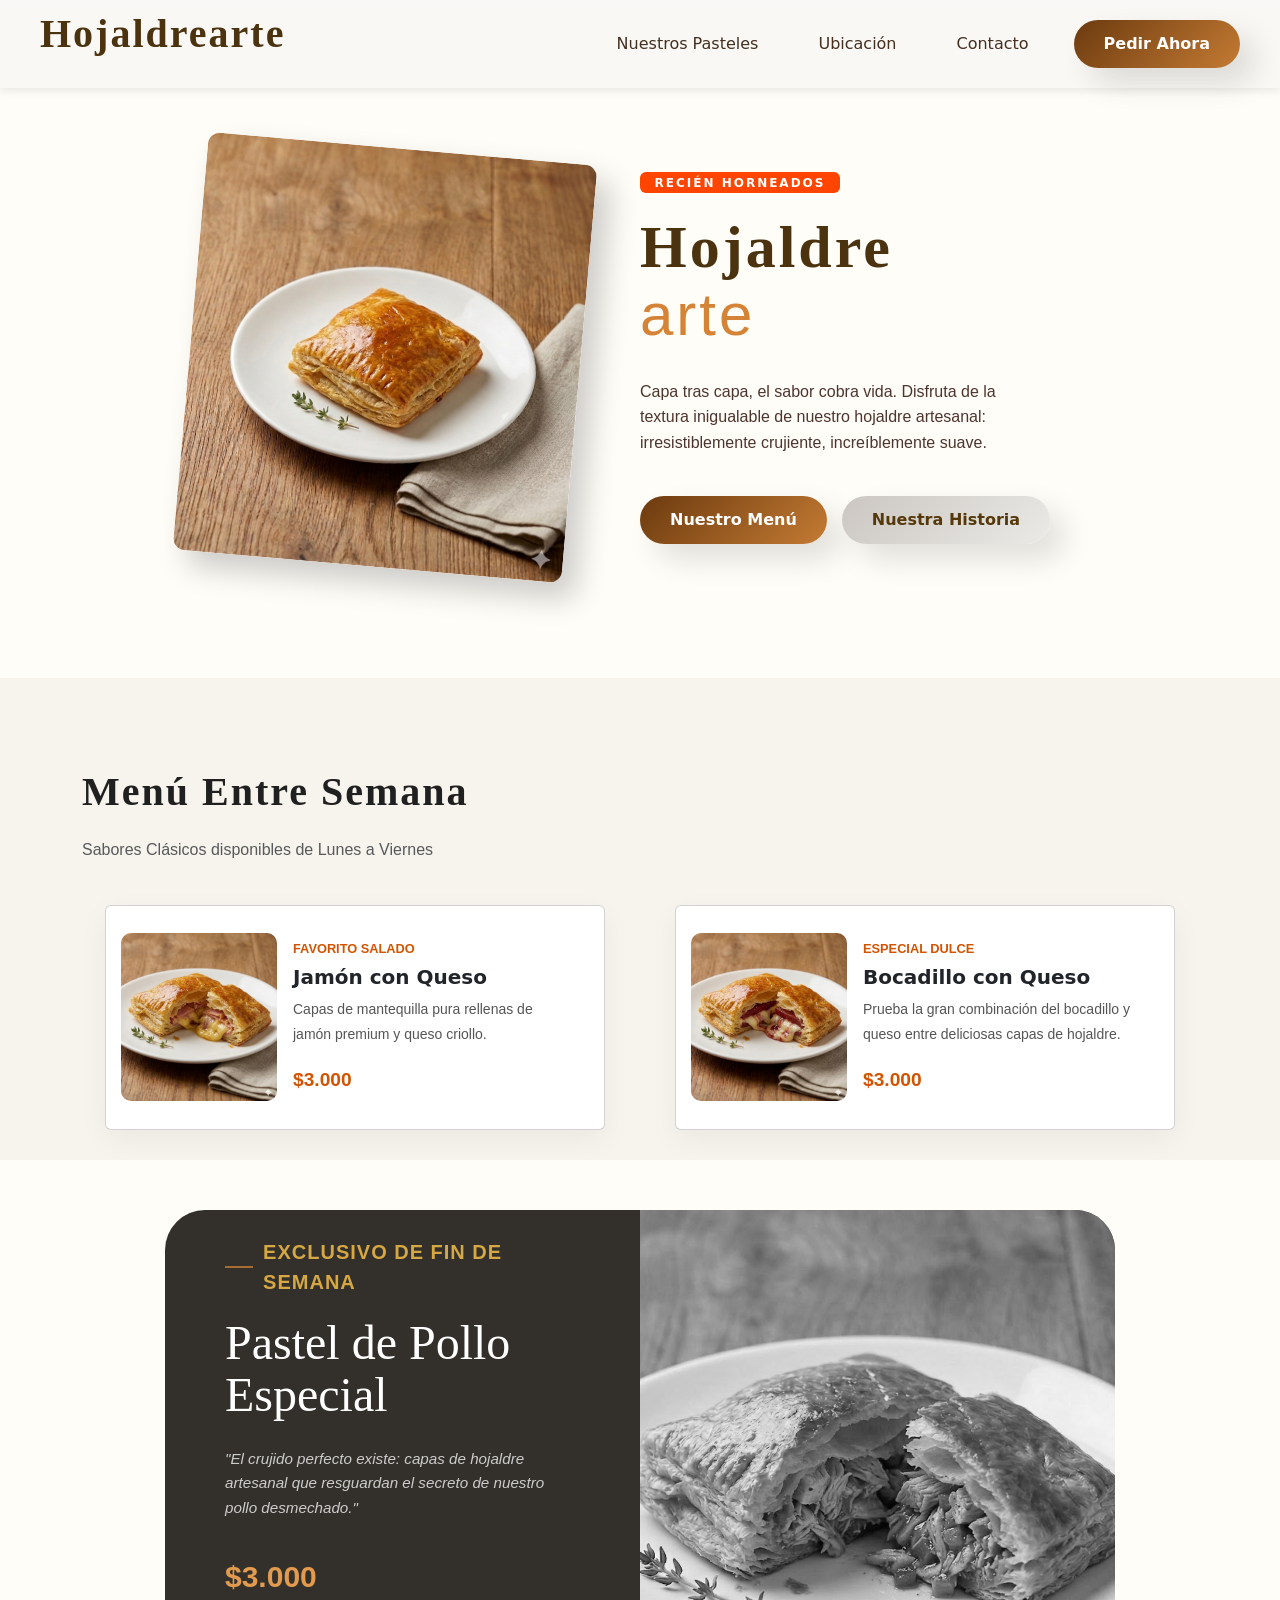
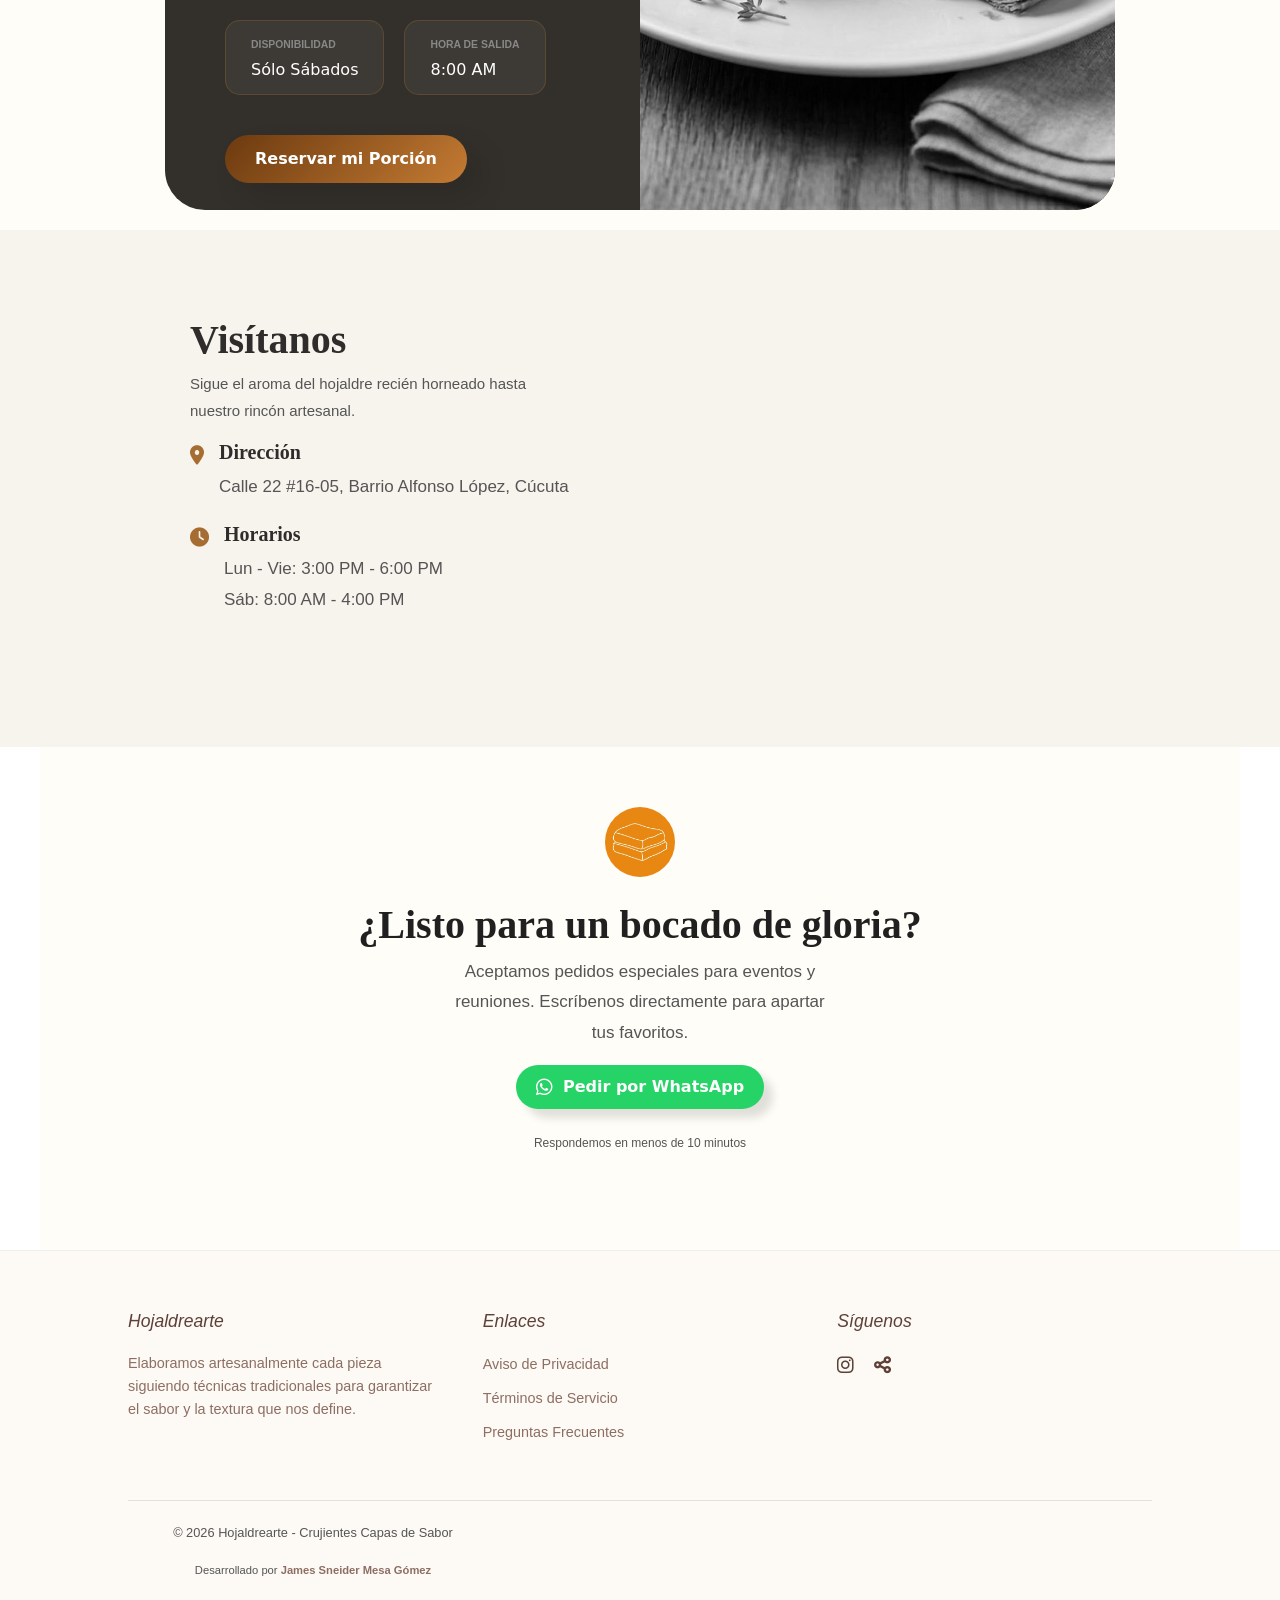
==== index.html @ 17658774 "Primera Subida Esta es la primera versión subida de mi proyecto de página web de Hojaldrearte." ====
<!DOCTYPE html>
<html lang="es">
<head>
    <meta charset="UTF-8">
    <meta name="viewport" content="width=device-width, initial-scale=1.0">
    <title>Hojaldrearte</title>
    <link rel="icon" type="image/png" href="./img/Logo pestaña.jfif">
    <link rel="stylesheet" href="./css/estilo.css">
    <link href="https://cdn.jsdelivr.net/npm/bootstrap@5.3.8/dist/css/bootstrap.min.css" rel="stylesheet" integrity="sha384-sRIl4kxILFvY47J16cr9ZwB07vP4J8+LH7qKQnuqkuIAvNWLzeN8tE5YBujZqJLB" crossorigin="anonymous">
    <link rel="stylesheet" href="https://cdnjs.cloudflare.com/ajax/libs/font-awesome/6.0.0/css/all.min.css">
</head>
<body>
    <div class="estatico">
        <nav class="menu-navegacion">
            <h1 class="logo-texto">Hojaldrearte</h1>
            <div class="enlaces">
                <a class="boton-menu" href="#menu">Nuestros Pasteles</a>
                <a class="boton-menu" href="#ubicacion">Ubicación</a>
                <a class="boton-menu" href="#pedido">Contacto</a>
                <a href="https://wa.me/573193674284?text=Hola!%20Quiero%20información"><button class="boton-pedido">Pedir Ahora</button></a>
            </div>
        </nav>
    </div>
    <section class="blanco" id="historia">
        <div class="contenedor-primero">
            <img src="./img/pastel.png" class="imagen1" alt="Hojaldre">
            <div class="contenido-texto">
                <span class="badge">Recién Horneados</span>
                <h1 class="titulo-destacado">Hojaldre</h1>
                <h1 class="titulo-semidestacado">arte</h1>
                <p>Capa tras capa, el sabor cobra vida. Disfruta de la textura inigualable de nuestro hojaldre artesanal: irresistiblemente crujiente, increíblemente suave.</p>
                <div class="contenedor-botones">
                    <a href="#menu"><button class="boton-pedido">Nuestro Menú</button></a>
                    <a href="javascript:void(0)" id="open-historia"><button class="boton-historia">Nuestra Historia</button></a>
                </div>
            </div>
        </div>
    </section>
    <div class="gris" id="menu">
        <div class="container"> 
            <div class="row mb-4">
                <div class="col-12 text-start">
                    <h2 class="menu-semana fw-bold">Menú Entre Semana</h2>
                    <p class="text-muted">Sabores Clásicos disponibles de Lunes a Viernes</p>
                </div>
            </div>

            <div class="row g-4">
                <div class="col-12 col-lg-6">
                    <div class="card h-100 custom-card">
                        <div class="row g-0 align-items-center">
                            <div class="col-4">
                                <img src="./img/jamon con queso.jpg" class="img-fluid" alt="Jamón con Queso">
                            </div>
                            <div class="col-8">
                                <div class="card-body">
                                    <p class="subtitulo">FAVORITO SALADO</p>
                                    <h5 class="card-title fw-bold">Jamón con Queso</h5>
                                    <p class="card-text small">Capas de mantequilla pura rellenas de jamón premium y queso criollo.</p>
                                    <p class="precio mb-0">$3.000</p>
                                </div>
                            </div>
                        </div>
                    </div>
                </div>

                <div class="col-12 col-lg-6">
                    <div class="card h-100 custom-card">
                        <div class="row g-0 align-items-center">
                            <div class="col-4">
                                <img src="./img/bocadillo con queso.jfif" class="img-fluid" alt="Bocadillo con Queso">
                            </div>
                            <div class="col-8">
                                <div class="card-body">
                                    <p class="subtitulo">ESPECIAL DULCE</p>
                                    <h5 class="card-title fw-bold">Bocadillo con Queso</h5>
                                    <p class="card-text small">Prueba la gran combinación del bocadillo y queso entre deliciosas capas de hojaldre.</p>
                                    <p class="precio mb-0">$3.000</p>
                                </div>
                            </div>
                        </div>
                    </div>
                </div>
            </div>
        </div>
    </div>
    <section class="blanco2" id="especial">
        <div class="contenedor-tercero">
            <div class="contenido-texto-3">
                <div class="header-tarjeta">
                    <span class="linea-naranja"></span>
                    <span class="semi-titulo">EXCLUSIVO DE FIN DE SEMANA</span>
                </div>
                
                <h1 class="titulo-tarjeta">Pastel de Pollo<br>Especial</h1>
                
                <p class="descripcion">
                    "El crujido perfecto existe: capas de hojaldre artesanal que resguardan el secreto de nuestro pollo desmechado."
                </p>

                <p class="precio-2">$3.000</p>
                
                <div class="contenedor-horarios">
                    <div class="caja-horario">
                        <p class="etiqueta-horario">DISPONIBILIDAD</p>
                        <h3 class="valor-horario">Sólo Sábados</h3>
                    </div>
                    <div class="caja-horario">
                        <p class="etiqueta-horario">HORA DE SALIDA</p>
                        <h3 class="valor-horario">8:00 AM</h3>
                    </div>
                </div>
                
                <a href="https://wa.me/573193674284?text=Hola!%20Quiero%20reservar%20una%20orden%20de%20pasteles%20de%20pollo"><button class="boton-reserva">Reservar mi Porción</button></a>
            </div>

            <div class="contenedor-imagen-derecha">
                <img src="./img/pollo.jfif" alt="Pastel de Pollo Especial">
            </div>
        </div>
    </section>

    <section class="gris-2" id="ubicacion">
        <div class="contenedor-cuarto">
            <div class="contenido-texto-4">
                <div class="header-ubicacion">
                    <span class="titulo-ubicacion">Visítanos</span>
                </div> 
                <p class="descripcion-ubicacion">
                    Sigue el aroma del hojaldre recién horneado hasta nuestro rincón artesanal.
                </p>
                
                <div class="contenedor-ubicacion">
                    <div class="caja-ubicacion">
                        <i class="fa-solid fa-location-dot"></i> <div>
                            <h3 class="etiqueta-ubicacion">Dirección</h3>
                            <p class="valor-ubicacion">Calle 22 #16-05, Barrio Alfonso López, Cúcuta</p>
                        </div>
                    </div>
                    <div class="caja-ubicacion">
                        <i class="fa-solid fa-clock"></i> <div>
                            <h3 class="etiqueta-ubicacion">Horarios</h3>
                            <p class="valor-ubicacion">Lun - Vie: 3:00 PM - 6:00 PM <br> Sáb: 8:00 AM - 4:00 PM</p>
                        </div>
                    </div>
                </div>
            </div>

            <div class="contenedor-mapa-derecha">
                <iframe src="https://www.google.com/maps/embed?pb=!1m18!1m12!1m3!1d3952.1865746086796!2d-72.51411379999999!3d7.8755374!2m3!1f0!2f0!3f0!3m2!1i1024!2i768!4f13.1!3m3!1m2!1s0x8e664592d495701b%3A0x3abf635c0f4cb09f!2sEstanco%20y%20Licorer%C3%ADa%20SNEYWI!5e0!3m2!1ses-419!2sco!4v1774974772424!5m2!1ses-419!2sco" class="mapa" style="border:0;" allowfullscreen="" loading="lazy" referrerpolicy="no-referrer-when-downgrade"></iframe>
            </div>
        </div>
    </section>

    <div class="blanco-3" id="pedido">
        <div class="contenedor-quinto">
            <img src="./img/logo pestaña.png" alt="" class="mini-logo">
            <br>
            <h1 class="titulo-contacto">¿Listo para un bocado de gloria?</h1>
            <p class="descripcion-contacto">Aceptamos pedidos especiales para eventos y reuniones. Escríbenos directamente para apartar tus favoritos.</p>
            <a href="https://wa.me/573193674284?text=Hola!%20Quiero%20información"><button class="boton-contacto"><i class="fab fa-whatsapp"></i> Pedir por WhatsApp</button></a>
            <br>
            <p class="mini-texto">Respondemos en menos de 10 minutos</p>
        </div>
    </div>

    <footer class="footer-container">
        <div class="footer-content">
            <!-- Columna 1: Logo y Descripción -->
            <div class="footer-column">
                <h3>Hojaldrearte</h3>
                <p>Elaboramos artesanalmente cada pieza siguiendo técnicas tradicionales para garantizar el sabor y la textura que nos define.</p>
            </div>

            <!-- Columna 2: Enlaces Rápidos -->
            <div class="footer-column">
                <h3>Enlaces</h3>
                <ul>
                    <li><a href="./html/privacidad.html">Aviso de Privacidad</a></li>
                    <li><a href="./html/terminos.html">Términos de Servicio</a></li>
                    <li><a href="./html/preguntas.html">Preguntas Frecuentes</a></li>
                </ul>
            </div>

            <!-- Columna 3: Redes Sociales -->
            <div class="footer-column">
                <h3>Síguenos</h3>
                <div class="iconos-sociales">
                    <!-- Usando iconos de Font Awesome (debes tener la librería cargada) -->
                    <a href="https://www.instagram.com/hojaldrearte/"><i class="fab fa-instagram"></i></a>
                    <a href="javascript:void(0)" id="share-button"><i class="fas fa-share-alt"></i></a>
                </div>
            </div>
        </div>

        <!-- Línea de Copyright -->
        <div class="footer-bottom">
            <p>&copy; 2026 Hojaldrearte - Crujientes Capas de Sabor</p>
            <p style="font-size: 0.7rem; margin-top: 5px;">
                Desarrollado por <a href="TU_LINK_AQUÍ" style="color: #8d6e63; text-decoration: none; font-weight: bold;">James Sneider Mesa Gómez</a>
            </p>
        </div>
    </footer>

    <div id="modal-historia" class="modal">
        <div class="modal-content">
            <div class="modal-content">
                <header class="modal-header">
                    <h2 class="titulo-principal">Nuestra Historia</h2>
                    <p class="tagline">Del corazón de nuestro hogar a su mesa</p>
                    <span class="close-btn">&times;</span>
                </header>

                <div class="modal-body">
                    <div class="image-container">
                        <img src="./img/historia.jpeg" alt="Nuestra familia horneando" class="modal-img">
                    </div>

                    <div class="contenido-texto">
                        <section>
                            <h3><span class="icon">✨</span> La búsqueda del "toque mágico"</h3>
                            <p>Todo comenzó con un sueño familiar: crear algo que no solo alimentara, sino que alegrara el día de nuestros vecinos. Queríamos crear un momento especial para grandes y pequeños.</p>
                        </section>

                        <section>
                            <h3><span class="icon">🥐</span> El secreto está en el hojaldre</h3>
                            <p>Cambiamos la harina de maíz por el rodillo y la masa de hojaldre. En nuestra cocina, entre el aroma del horno y risas, nació nuestro primer pastel: un bocado crujiente y dorado que nos mostró el camino.</p>
                        </section>

                        <div class="highlight-box">
                            <h4>Nuestra Promesa</h4>
                            <p>Cada pastel está hecho con paciencia, capas de dedicación y los mejores ingredientes. No somos solo una pastelería; somos una familia compartiendo su alegría.</p>
                        </div>
                    </div>
                </div>

                <footer class="modal-footer">
                    <p class="cta-text">"¡Ven y cuéntanos cuál debería ser nuestro próximo sabor!"</p>
                    <a href="https://wa.me/573193674284?text=Hola!%20Quiero%20información"><button class="btn-primary">¡Quiero probarlos!</button></a>
                </footer>
            </div>
        </div>
    </div>

    <!-- 
    Sitio Web: Hojaldrearte
    Autor: James Sneider Mesa Gómez
    Fecha: 2026
    Contacto: Jamessneidermesagomez@gmail.com
    -->

<script src="./js/modal-historia.js"></script>
<script src="https://cdn.jsdelivr.net/npm/bootstrap@5.3.8/dist/js/bootstrap.bundle.min.js" integrity="sha384-FKyoEForCGlyvwx9Hj09JcYn3nv7wiPVlz7YYwJrWVcXK/BmnVDxM+D2scQbITxI" crossorigin="anonymous"></script>
</body>
</html>
---- css/estilo.css ----
body {
    margin: 0; /* Asegúrate de que no haya márgenes por defecto */
    padding-top: 0; /* Elimina esto para quitar el espacio extra */
}

.estatico {
    position: sticky;
    top: 0;
    width: 100%;
    background-color: rgba(247, 245, 243, 0.7) ;
    z-index: 1000;
    /* Quitamos el height fijo para que no sea tan alto */
    padding: 0px 0;
    transition: all 0.3s ease; 
    box-shadow: 0 2px 10px rgba(0,0,0,0.1); /* Tip: agrega una sombra para que se note que flota sobre el contenido */
}

.boton-menu{
    text-decoration: none ; /* Quita el subrayado */
    border-radius: 15px;
    padding: 5px 15px ;
    color: #442f20 ; /* Color café del texto */
    font-weight: 500;
    transition: 0.3s;
}

.boton-menu:hover{
    color: #c4833d; /* El color café claro/naranja de tu marca */
    text-decoration: none; /* Asegura que no reaparezca el subrayado */
    transition: 0.3s;
}

.menu-navegacion {
    display: flex;
    justify-content: space-between; /* Empuja el logo a la izquierda y enlaces a la derecha */
    align-items: center; /* Centra todo verticalmente */
    padding: 10px 40px;
}

.enlaces {
    display: flex;
    gap: 30px; /* Crea el espacio perfecto entre cada enlace sin usar &nbsp; */
    align-items: center;
}

.blanco{
    padding: 10px 0;
    width: 100%;
    height: 700px;
    background: rgb(255, 253, 248);
    display: flex;
    justify-content: center;
    align-items: center;
    margin-top: -80px;
}

.contenedor-primero {
    display: flex;
    justify-content: space-around;
    gap: 60px; /* Esto separa la imagen del texto con "aire" */
    max-width: 900px;
    width: 95%;
}

.contenedor-botones{
    display: flex;
    gap: 15px;          /* Crea un espacio de 15px entre los botones */
    margin-top: 20px;    /* Separa los botones del texto de arriba */
    align-items: center; /* Los mantiene nivelados si tienen alturas distintas */
}

.contenido-texto {
    display: flex;
    flex-direction: column;
    justify-content: center;
    text-align: left;
}

.badge {
    text-transform: uppercase;
    font-size: 0.8rem;
    letter-spacing: 2px;
    color: #888;
    margin-bottom: 10px;
    color: aliceblue;
    background-color: orangered;
    width: 200px;
}

.logo-texto{
  font-size: 40px; /* Más grande para que destaque */
    margin: 0 0 20px 0;
    color: rgb(75, 51, 15); /* Un tono oro más elegante */
    letter-spacing: 0.05em; /* Letras más separadas */
    font-family: 'Times New Roman', Times, serif; /* Una serif se ve más Premium */
    font-weight: bold; /* <-- Añadido: Aumenta el grosor de la letra */
}

.titulo-destacado {
    font-size: 60px; /* Más grande para que destaque */
    margin: 0 0 20px 0;
    color: rgb(75, 51, 15); /* Un tono oro más elegante */
    letter-spacing: 0.05em; /* Letras más separadas */
    font-family: 'Times New Roman', Times, serif; /* Una serif se ve más Premium */
    font-weight: bold; /* <-- Añadido: Aumenta el grosor de la letra */
    margin-bottom: 0; /* Quita el espacio de abajo */
    line-height: 0.8; /* Ajusta la altura de la línea para que se acerquen más */
}

.titulo-semidestacado {
    font-size: 60px; /* Más grande para que destaque */
    margin: 0 0 20px 0;
    letter-spacing: 0.05em; /* Letras más separadas */
    font-family: 'Lucida Grande', 'Lucida Sans', Arial, sans-serif; /* Una serif se ve más Premium */
    font-weight: bold; /* <-- Añadido: Aumenta el grosor de la letra */
    margin-top: 0;    /* Quita el espacio de arriba */
    line-height: 0.8;
    font-weight: 300; /* Más delgado que el de arriba */
    color: #d48337;   /* Un oro un poco más brillante */
}

.menu-semana{
    font-size: 40px; /* Más grande para que destaque */
    margin: 0 0 20px 0;
    color: #202020; /* Un tono oro más elegante */
    letter-spacing: 0.05em; /* Letras más separadas */
    font-family: 'Times New Roman', Times, serif; /* Una serif se ve más Premium */
    font-weight: bold; /* <-- Añadido: Aumenta el grosor de la letra */
}

p {
    line-height: 1.8; /* Más espacio entre líneas para lectura fácil */
    font-family: Arial, Helvetica, sans-serif;
    font-weight: normal;
    max-width: 370px;
    color: #555;
    margin-bottom: 30px;
}

.imagen1 {
    width: 390px;
    height: auto; /* Para no deformar la imagen */
    border-radius: 12px; /* Bordes un poco más suaves */
    box-shadow: 15px 15px 30px rgba(0,0,0,0.2); /* Sombra suave para dar profundidad */
    transform: rotate(5deg);
    transition: 0.5s;
}

.imagen1:hover{
    transform: rotate(0deg);
    transition: 0.5s;
}

/* Estilo extra para el botón si quieres que se vea mejor */
.boton-pedido {
    width: fit-content;
    padding: 12px 30px;
    /* Cambiamos 'background' por 'background: linear-gradient' */
    background: linear-gradient(135deg, rgb(108, 58, 15), rgb(196, 123, 51));
    color: #ffffff;
    border: none;
    border-radius: 25px;
    cursor: pointer;
    font-weight: bold;
    transition: transform 0.2s; /* Un pequeño efecto al pasar el mouse */
    box-shadow: 15px 15px 30px rgba(0,0,0,0.12);
}

.boton-pedido:hover {
    background: linear-gradient(135deg, rgb(156, 84, 21), rgb(241, 152, 63));
    transform: scale(1.05);
}

.boton-historia{
    width: fit-content;
    padding: 12px 30px;
    /* Cambiamos 'background' por 'background: linear-gradient' */
    background: linear-gradient(135deg, rgb(203, 198, 193), rgb(234, 234, 230));
    color: #56390a;
    border: none;
    border-radius: 25px;
    cursor: pointer;
    font-weight: bold;
    transition: transform 0.2s; /* Un pequeño efecto al pasar el mouse */
    box-shadow: 15px 15px 30px rgba(0,0,0,0.12);
}

/* Opcional: Que brille un poco más cuando pases el mouse encima */
.boton-historia:hover {
    background: linear-gradient(135deg, rgb(206, 204, 201), rgb(243, 242, 241));
    transform: scale(1.05);
}

.gris { 
    background-color: #f7f3ed;
    padding: 90px 0;
    margin-top: -30px;
}

.subtitulo {
    color: #d35400;
    font-weight: bold;
    font-size: 0.8rem;
    margin-bottom: 5px;
}

.precio {
    color: #d35400;
    font-weight: bold;
    font-size: 1.2rem;
}

.custom-card {
    background: white;
    border: none;
    border-radius: 30px; /* Borde exterior */
    overflow: hidden; 
    max-width: 500px; 
    margin: auto;
    padding: 15px; /* Un poco más de aire se ve más premium */
    box-shadow: 0 10px 30px rgba(0,0,0,0.05);
    transition: transform 0.3s ease, box-shadow 0.3s ease; /* Transición más fluida */
}

.custom-card:hover {
    transform: translateY(-5px); /* Un pequeño salto hacia arriba suele verse mejor que el scale */
    box-shadow: 0 15px 35px rgba(0,0,0,0.12);
}

.img-fluid {
    /* Si la tarjeta tiene 30px y el padding es 15px, 
       el radio de la imagen debería ser unos 20px para verse perfecto */
    border-radius: 10px ; 
    object-fit: cover;
    height: 100%; /* Asegura que llene el espacio si el texto es largo */
}

/* Ajuste para el texto */
.card-body {
    padding-left: 15px ; /* Separa el texto de la imagen */
}

.blanco2{
    padding: 60px 0;
    width: 100%;
    height: 700px;
    background: rgb(255, 253, 248);
    display: flex;
    justify-content: center;
    align-items: center;
    margin-top: -60px;
}

.contenedor-tercero{
    background-color: #33302b; /* El café oscuro del ejemplo */
    border-radius: 40px;       /* Bordes muy redondeados */
    display: flex;
    overflow: hidden;          /* Corta la imagen para que respete el redondeado */
    max-width: 950px;
    margin: 50px auto;
    color: white;
    max-height: 600px;
    align-items: stretch;
}

.precio-2{
    font-family: Arial, Helvetica, sans-serif;
    font-size: 30px;
    color: #e29b4e;
    font-weight: bold;
}

.contenido-texto-3{
    flex: 1 1 50%;
    padding: 60px;
    display: flex;
    flex-direction: column;
    justify-content: center;
    width: 50%;
}

.header-tarjeta {
    display: flex;
    align-items: center;
    gap: 10px;
    margin-bottom: 20px;
}

.linea-naranja {
    width: 30px;
    height: 2px;
    background-color: #a66d32;
}

.semi-titulo {
    color: #a66d32;
    font-size: 0.75rem;
    font-weight: bold;
    letter-spacing: 1px;
}

.imagen3{
    width: 50%;
    height: 100%; /* Para no deformar la imagen */
    border-radius: 30px;
    box-shadow: 15px 15px 30px rgba(0,0,0,0.2); /* Sombra suave para dar profundidad */
    filter: brightness(0.5);
    transition: 0.5s;
}

.semi-titulo{
    color: #d6a843;
    font-family: Arial, Helvetica, sans-serif;
    font-size: 20px;
}

.titulo-tarjeta{
    font-family: 'Playfair Display', serif; /* O una Serif similar */
    font-size: 3rem;
    line-height: 1.1;
    margin-bottom: 25px;
}

.descripcion{
    font-style: italic; 
    color: #ccc;
    font-size: 0.95rem;
    margin-bottom: 30px;
    line-height: 1.6;
}

.contenedor-horarios{
    display: flex;
    gap: 20px;
    margin-bottom: 40px;
}

.caja-horario {
    background-color: rgba(255, 255, 255, 0.05); /* Fondo oscuro sutil */
    padding: 15px 25px;
    border-radius: 15px;
    border: 1px solid rgba(166, 109, 50, 0.3);
}

.etiqueta-horario {
    font-size: 0.65rem;
    color: #888;
    margin-bottom: 5px;
    font-weight: bold;
}

.valor-horario {
    font-size: 1rem;
    margin: 0;
}

/* Botón de Reserva */
.boton-reserva {
    width: fit-content;
    padding: 12px 30px;
    /* Cambiamos 'background' por 'background: linear-gradient' */
    background: linear-gradient(135deg, rgb(108, 58, 15), rgb(196, 123, 51));
    color: #ffffff;
    border: none;
    border-radius: 25px;
    cursor: pointer;
    font-weight: bold;
    transition: transform 0.2s; /* Un pequeño efecto al pasar el mouse */
    box-shadow: 15px 15px 30px rgba(0,0,0,0.12);
}

.boton-reserva:hover {
    background: linear-gradient(135deg, rgb(156, 84, 21), rgb(241, 152, 63));
    transform: scale(1.05);
}

/* Lado de la Imagen */
.contenedor-imagen-derecha {
    flex: 1 1 50%;
    width: 50%;
    line-height: 0;
}

.contenedor-imagen-derecha img {
    width: 100%;
    height: 100%;
    object-fit: cover; /* Para que la imagen no se deforme */
    filter: grayscale(100%); /* Un toque más serio como el ejemplo */
    transition: 0.5s;
}

.contenedor-imagen-derecha img:hover {
    filter: grayscale(0%);
}

/* Responsivo para móviles */
@media (max-width: 768px) {
    .contenedor-tercero {
        flex-direction: column;
    }
    .contenido-texto {
        padding: 40px 20px;
    }
}

.gris-2{
    background-color: #f7f3ed;
    padding: 80px 0;
    margin-top: -30px;
    display: flex;
    justify-content: center;
    align-items: center;

}

.contenedor-cuarto{
    display: flex;
    justify-content: space-around;
    gap: 60px; /* Esto separa la imagen del texto con "aire" */
    max-width: 900px;
}

.contenido-texto-4{
    width: 50%;
}

.titulo-ubicacion{
    color: #2e2d2b;
    font-family: 'Times New Roman', Times, serif;
    font-size: 40px;
    font-weight: bold;
}

.descripcion-ubicacion{
    color: #555;
    font-family: Arial, Helvetica, sans-serif;
    font-size: 15px;
}

.caja-ubicacion{
    display: flex;
    align-items: flex-start;
    gap: 15px;
    margin-bottom: 20px;
}

.caja-ubicacion i{
    color: #a66d32; /* El color café de tu marca */
    font-size: 1.2rem;
    margin-top: 5px; /* Para alinearlo bien con la primera línea de texto */
}

.etiqueta-ubicacion{
    color: #2e2d2b;
    font-family: Georgia, 'Times New Roman', Times, serif;
    font-size: 20px;
    font-weight: bold;
    display: block;
}

.valor-ubicacion{
    color: #555;
    font-family: Arial, Helvetica, sans-serif;
    font-size: 17px;
    margin: 0;
}

.contenedor-mapa-derecha{
    width: 50%;
    height: 100%;
}

.mapa{
    width: 550px; 
    height: 350px;
    border-radius: 30px;
}

.blanco-3{
    max-width: 1200px; /* El ancho estándar para que se vea como en tus capturas */
    margin-left: auto;
    margin-right: auto;
    padding: 0 20px;   /* Evita que toque los bordes en celulares */
    background: rgb(255, 253, 248);
}

.contenedor-quinto{
    display: flex;
    flex-direction: column; /* Alinea los hijos en columna */
    align-items: center;    /* Centra horizontalmente todos los elementos hijos */
    text-align: center;     /* Centra las líneas de texto dentro de los párrafos */
    padding: 80px 0;
}

.mini-logo{
    width: 70px;
    height: 70px;
    border-radius: 50%;
    margin-top: -20px;
}

.titulo-contacto{
    font-family: Georgia, 'Times New Roman', Times, serif;
    color: #202020;
    font-weight: bold;
    font-size: 40px;
}

.descripcion-contacto{
    font-family: Arial, Helvetica, sans-serif;
    color: #555;
    font-size: 17px;
}

.boton-contacto{
    background-color: #25d366; /* Verde oficial de WhatsApp */
    color: white;
    padding: 10px 20px;
    border-radius: 50px;
    text-decoration: none;
    display: inline-flex;
    align-items: center;
    font-weight: bold;
    box-shadow: 9px 9px 9px rgb(0, 0, 0, 0.12);
    border: 0px;
    transition: 0.3s;
}

.boton-contacto i{
    margin-right: 10px; /* Espacio entre el logo y el texto */
    font-size: 1.2rem;   /* Tamaño del logo */
}

.boton-contacto:hover{
    background-color: #39d353;
    transform: scale(1.05);
    transition: 0.3s;
}

.mini-texto{
    font-family: Arial, Helvetica, sans-serif;
    color: #555;
    font-size: 12px;
}

/* Pie de Página */

.footer-container {
    background-color: #fdfaf5; /* Color crema suave del fondo */
    padding: 60px 10% 20px 10%;
    font-family: 'Arial', sans-serif;
    color: #5d4037; /* Color café oscuro para el texto */
    border-top: 1px solid #eee;
}

.footer-content {
    display: flex;
    justify-content: space-between;
    flex-wrap: wrap;
    gap: 40px;
    margin-bottom: 40px;
}

.footer-column {
    flex: 1;
    min-width: 200px;
}

.footer-column h3 {
    font-size: 1.1rem;
    margin-bottom: 20px;
    font-style: italic; /* Estilo elegante como el de la imagen */
}

.footer-column p {
    font-size: 0.9rem;
    line-height: 1.6;
    color: #8d6e63; /* Texto un poco más claro */
}

.footer-column ul {
    list-style: none;
    padding: 0;
}

.footer-column ul li {
    margin-bottom: 10px;
}

.footer-column ul li a {
    text-decoration: none;
    color: #8d6e63;
    font-size: 0.9rem;
}

.footer-column ul li a:hover {
    color: #d4a373; /* Cambio de color al pasar el mouse */
}

.iconos-sociales a {
    font-size: 1.2rem;
    color: #5d4037;
    margin-right: 15px;
    text-decoration: none;
}

.footer-bottom {
    text-align: center;
    border-top: 1px solid #e0e0e0;
    padding-top: 20px;
    font-size: 0.8rem;
    color: #aaa;
}

/* Fondo oscuro que cubre la pantalla */
.modal {
  display: none; /* Oculto por defecto */
  position: fixed;
  z-index: 1000;
  left: 0;
  top: 0;
  width: 100%;
  height: 100%;
  background-color: rgba(0, 0, 0, 0.7); /* Oscurece el fondo */
}

/* Botón de cerrar (X) */
.close-btn {
  position: absolute;
  right: 20px;
  top: 10px;
  font-size: 28px;
  cursor: pointer;
}

/* Contenedor Principal del Modal */
.modal-content {
    background-color: #ffffff;
    border-radius: 20px;
    overflow: hidden;
    max-width: 1000px;
    margin: auto;
    font-family: 'Segoe UI', Roboto, Helvetica, Arial, sans-serif;
    box-shadow: 0 15px 30px rgba(0,0,0,0.15);
}

/* Cabecera */
.modal-header {
    background-color: #fdf8e6; /* Un tono crema suave */
    padding: 30px 20px;
    text-align: center;
    border-bottom: 2px solid #f1e4bc;
    display: flex;
    justify-content: space-around;
}

.titulo-principal {
    color: #5d4037; /* Café oscuro */
    font-size: 2.2rem;
    margin: 0;
    font-weight: 800;
}

.tagline {
    color: #8d6e63;
    font-style: italic;
    font-size: 1.1rem;
    margin-top: 5px;
}

/* Cuerpo del Modal con diseño flexible */
.modal-body {
    display: flex;
    flex-wrap: wrap;
    padding: 30px;
    gap: 30px;
}

/* Contenedor de Imagen */
.image-container {
    flex: 1;
    min-width: 450px;
}

.modal-img {
    width: 100%;
    height: 100%;
    object-fit: cover;
    border-radius: 15px;
    box-shadow: 0 8px 20px rgba(0,0,0,0.1);
    transition: transform 0.3s ease;
}

.modal-img:hover {
    transform: scale(1.02);
}

/* Contenido de Texto */
.contenido-texto {
    flex: 1.5;
    min-width: 300px;
    display: flex;
    flex-direction: column;
    gap: 20px;
}

.contenido-texto h3 {
    color: #d84315; /* Naranja rojizo horneado */
    font-size: 1.3rem;
    margin-bottom: 8px;
    display: flex;
    align-items: center;
    gap: 10px;
}

.contenido-texto p {
    color: #4e342e;
    line-height: 1.6;
    font-size: 1rem;
    margin: 0;
}

/* Caja Destacada (Promesa) */
.highlight-box {
    background-color: #fff9c4; /* Amarillo muy suave */
    padding: 20px;
    border-radius: 12px;
    border-left: 5px solid #fbc02d;
}

.highlight-box h4 {
    margin: 0 0 5px 0;
    color: #795548;
    font-size: 1.1rem;
    text-transform: uppercase;
    letter-spacing: 1px;
}

/* Pie del Modal */
.modal-footer {
    padding: 25px;
    text-align: center;
    background-color: #fafafa;
}

.cta-text {
    font-weight: 600;
    color: #5d4037;
    margin-bottom: 15px;
}

/* Botón */
.btn-primary {
    width: fit-content;
    padding: 12px 30px;
    /* Cambiamos 'background' por 'background: linear-gradient' */
    background: linear-gradient(135deg, rgb(108, 58, 15), rgb(196, 123, 51));
    color: #ffffff;
    border: none;
    border-radius: 25px;
    cursor: pointer;
    font-weight: bold;
    transition: transform 0.2s; /* Un pequeño efecto al pasar el mouse */
    box-shadow: 15px 15px 30px rgba(0,0,0,0.12);
}

.btn-primary:hover {
    background: linear-gradient(135deg, rgb(156, 84, 21), rgb(241, 152, 63));
    transform: scale(1.05);
}

/* Responsive para celulares */
@media (max-width: 300px) {
    .modal-body {
        flex-direction: column;
        padding: 20px;
    }

    .titulo-principal {
        font-size: 1.8rem;
    }
}

/* =============================================
   NUEVA SECCIÓN: ESTILOS PARA TELÉFONOS (MOBILE)
   ============================================= */

@media (max-width: 768px) {
    .menu-navegacion {
        flex-direction: column; /* El logo y enlaces se apilan */
        padding: 15px;
    }

    .enlaces {
        gap: 15px; /* Menos espacio entre links en móvil */
        margin-top: 10px;
        flex-wrap: wrap; /* Si hay muchos links, saltan de línea */
        justify-content: center;
    }

    .blanco, .blanco2 {
        height: auto; /* Quitamos el height fijo de 700px */
        padding: 80px 20px;
        margin-top: 0;
    }

    .contenedor-primero {
        flex-direction: column-reverse; /* Imagen arriba, texto abajo */
        text-align: center;
        gap: 40px;
    }

    .contenido-texto {
        align-items: center;
        text-align: center;
    }

    .titulo-destacado, .titulo-semidestacado {
        font-size: 40px; /* Reducimos tamaño de fuente */
    }

    .imagen1 {
        width: 80%; /* La imagen se adapta al ancho de la pantalla */
        max-width: 300px;
        margin: 0 auto;
        transform: rotate(0deg); /* Menos agresivo en móvil */
    }

    .contenedor-botones {
        flex-direction: column; /* Botones uno encima de otro */
        width: 100%;
    }

    .boton-pedido, .boton-historia {
        width: 100%; /* Botones anchos para que sean fáciles de tocar */
        text-align: center;
    }

    .contenedor-tercero {
        flex-direction: column; /* Apilamos imagen y texto en la tarjeta oscura */
        max-height: none;
        margin: 20px;
        border-radius: 25px;
    }

    .imagen3 {
        width: 100%;
        height: 250px; /* Altura fija para la imagen en móvil */
    }

    .contenido-texto-3 {
        width: 100%;
        padding: 30px;
        box-sizing: border-box;
    }

    p {
        max-width: 100%; /* El párrafo usa todo el ancho disponible */
    }
}

/* =============================================
   AJUSTES ESPECÍFICOS PARA MÓVIL (CORREGIDO)
   ============================================= */

@media (max-width: 768px) {
    /* 1. ARREGLO DEL MENÚ (Para que no se amontone como en la foto) */
    .menu-navegacion {
        flex-direction: column;
        padding: 10px;
        gap: 10px;
    }

    .enlaces {
        gap: 10px; /* Espacio más pequeño entre botones */
        justify-content: center;
        width: 100%;
    }

    .boton-menu {
        font-size: 14px; /* Un poco más pequeño para que quepan todos */
        padding: 8px 10px;
    }

    /* 2. ARREGLO DE SECCIÓN UBICACIÓN */
    .contenedor-ubicacion, .seccion-ubicacion { 
        /* Uso nombres genéricos, asegúrate de que coincidan con tu HTML */
        display: flex;
        flex-direction: column !important;
        padding: 40px 20px;
        height: auto !important;
    }

    /* Si tienes un mapa (iframe), que ocupe el 100% de ancho */
    .contenedor-ubicacion iframe, .mapa {
        width: 100% !important;
        height: 300px !important;
        border-radius: 15px;
        margin-top: 20px;
    }

    /* 3. CONTENEDORES GENERALES */
    .blanco, .blanco2, .blanco-3 {
        height: auto !important; /* IMPORTANTE: para que el texto no se corte */
        min-height: 100vh;
        padding: 60px 20px;
        display: flex;
        flex-direction: column;
        justify-content: center;
    }

    /* Ajuste de los títulos grandes para que no se vean raros */
    .titulo-destacado, .titulo-semidestacado {
        font-size: 38px !important;
        line-height: 1.1;
        text-align: center;
    }

    .logo-texto {
        font-size: 28px;
    }

    /* Botones principales en móvil */
    .contenedor-botones {
        flex-direction: column;
        gap: 15px;
        width: 100%;
        align-items: center;
    }

    .boton-pedido, .boton-historia, .boton-pedido-ahora {
        width: 100% !important;
        max-width: 280px;
    }

        /* --- ARREGLO IMAGEN Y CONTENEDOR (Lo que se ve en la captura) --- */
    .contenedor-imagen-derecha {
        width: 100% !important;
        padding: 20px 0;
        display: flex;
        justify-content: center; /* Centra la imagen horizontalmente */
        align-items: center;
    }

    .contenedor-imagen-derecha img {
        width: 90% !important; /* Que ocupe casi todo el ancho del celular */
        max-width: 350px;      /* Pero que no crezca demasiado */
        height: auto;
        border-radius: 20px;
        box-shadow: 0 10px 25px rgba(0,0,0,0.2);
        margin: 0 auto;        /* Asegura el centrado */
    }

    /* --- AJUSTE EXTRA PARA EL MENÚ (Para que no se vea amontonado arriba) --- */
    .enlaces {
        display: grid !important; /* Usamos grid para que se vea como una tablita */
        grid-template-columns: 1fr 1fr; /* Dos columnas de botones */
        gap: 10px;
        width: 100%;
        padding: 10px;
    }

    .boton-menu {
        text-align: center;
        background: rgba(255,255,255,0.5); /* Un fondo sutil para que parezcan botones */
        padding: 10px !important;
        font-size: 13px;
    }

    /* --- ARREGLO DE UBICACIÓN --- */
    .gris-2 {
        height: auto !important; /* Quita el alto fijo para que no se amontone */
        padding: 50px 20px !important;
    }

    /* Forzamos a que el texto y el mapa se apilen uno arriba del otro */
    #ubicacion .contenedor-cuarto { 
        display: flex;
        flex-direction: column !important;
        align-items: center;
        text-align: center;
        gap: 30px;
    }

    /* Ajuste del mapa para que no flote sobre el texto */
    .mapa-container, #ubicacion iframe {
        width: 200px !important;
        height: 300px !important;
        position: relative !important; /* Para que respete el flujo del texto */
        left: 0 !important;
        border-radius: 20px;
    }

    /* --- AJUSTE DE IMAGEN COMPLETA (Sin desbordamiento) --- */
    .contenedor-primero, .contenedor-imagen-derecha, .historia-img-container {
        width: 100% !important;
        max-width: 100vw; /* Asegura que no sea más ancha que la pantalla */
        overflow: hidden; /* Corta cualquier cosa que intente salirse */
        padding: 0 15px;  /* Un poco de margen a los lados */
        box-sizing: border-box;
    }

    .contenedor-primero img, .contenedor-imagen-derecha img {
        width: 100% !important; /* La imagen se ajusta al ancho del celular */
        height: auto !important; /* Mantiene la proporción sin deformarse */
        display: block;
        margin: 0 auto;
    }

    /* --- AJUSTE DEL BOTÓN CERRAR (La 'X' del modal) --- */
    /* Asumiendo que tu botón de cerrar tiene una clase como .close o similar */
    .close, .btn-close, .cerrar-modal {
        position: absolute;
        top: 10px;    /* Ajusta la distancia desde arriba */
        right: 15px;   /* Ajusta la distancia desde la derecha */
        z-index: 1100; /* Para que esté por encima de todo */
        background-color: rgba(255, 255, 255, 0.8); /* Fondo sutil para que se vea */
        border-radius: 50%;
        width: 30px;
        height: 30px;
        display: flex;
        justify-content: center;
        align-items: center;
        box-shadow: 0 2px 5px rgba(0,0,0,0.2);
    }

    /* Si el letrero es el que está estorbando, le damos un margen superior */
    .header-modal, .titulo-historia {
        padding-top: 40px !important; /* Empuja el texto hacia abajo para dejar espacio a la X */
        text-align: center;
        width: 100%;
    }

}
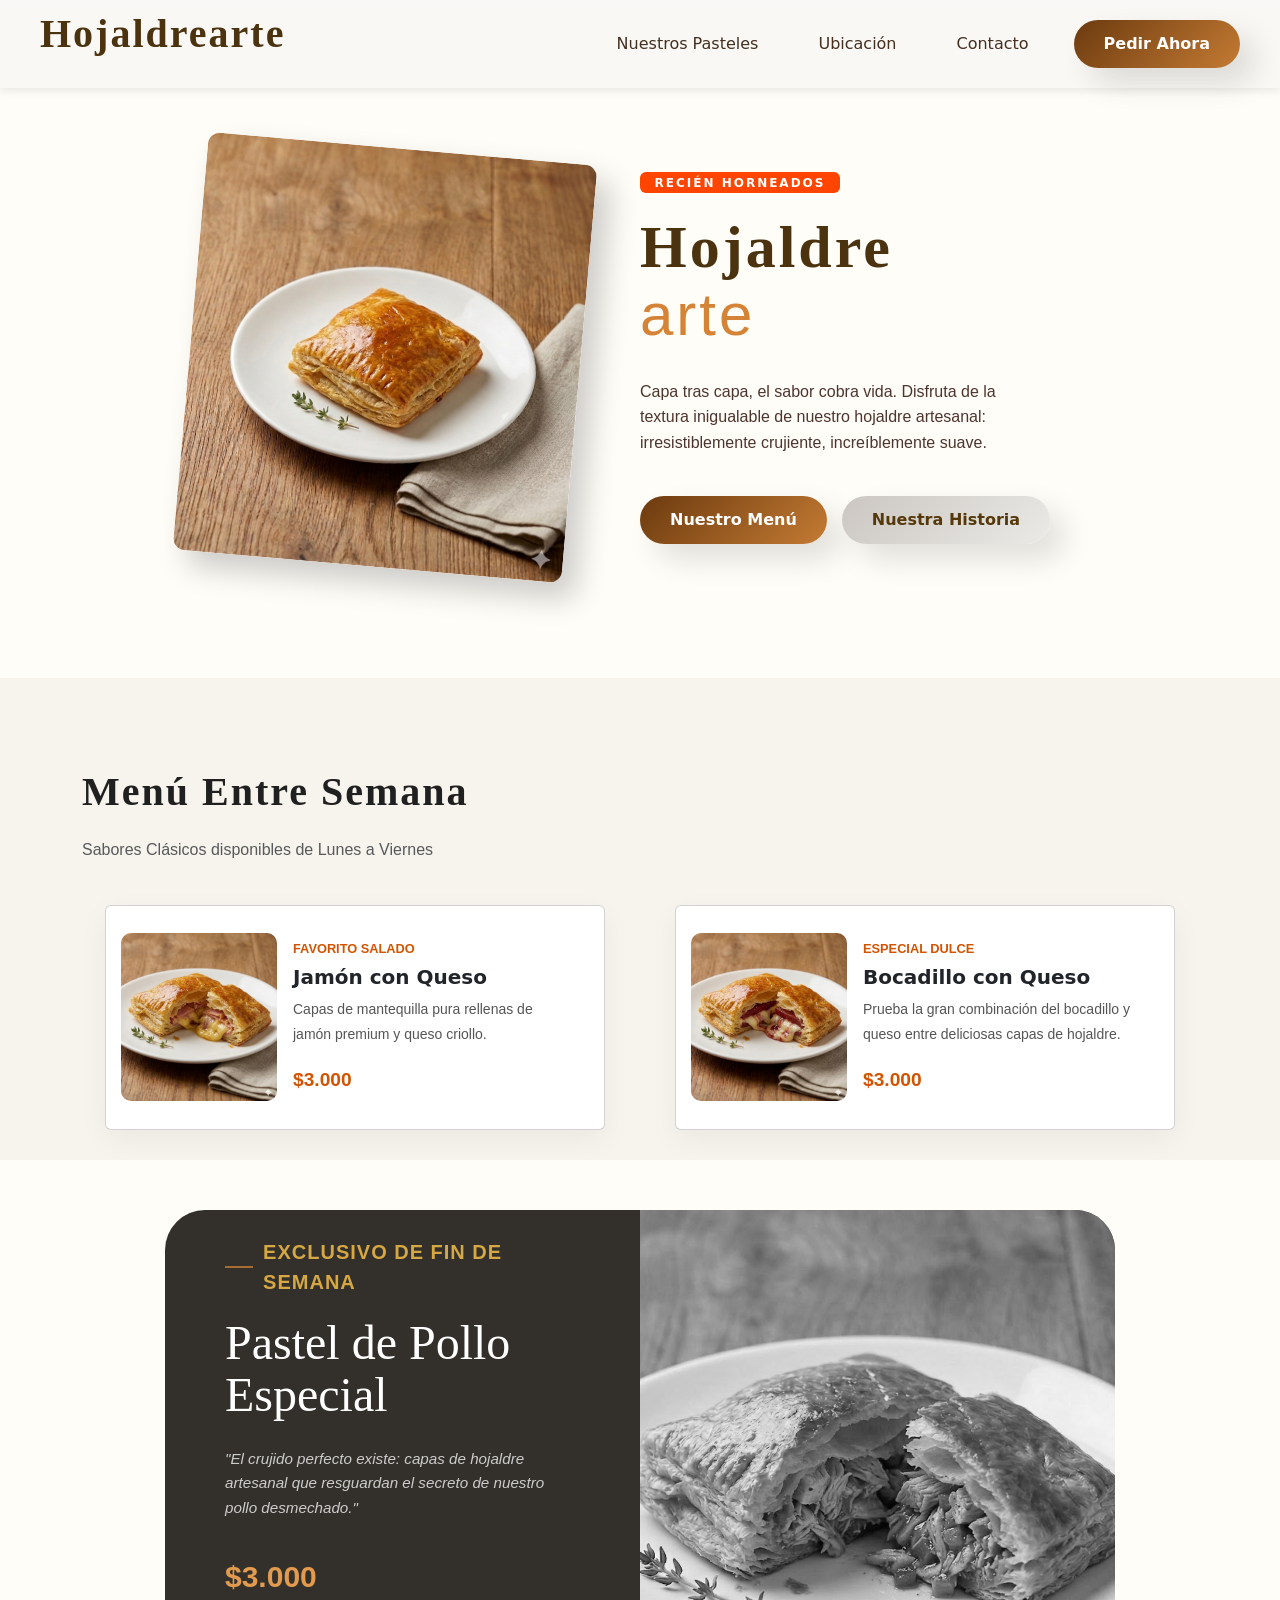
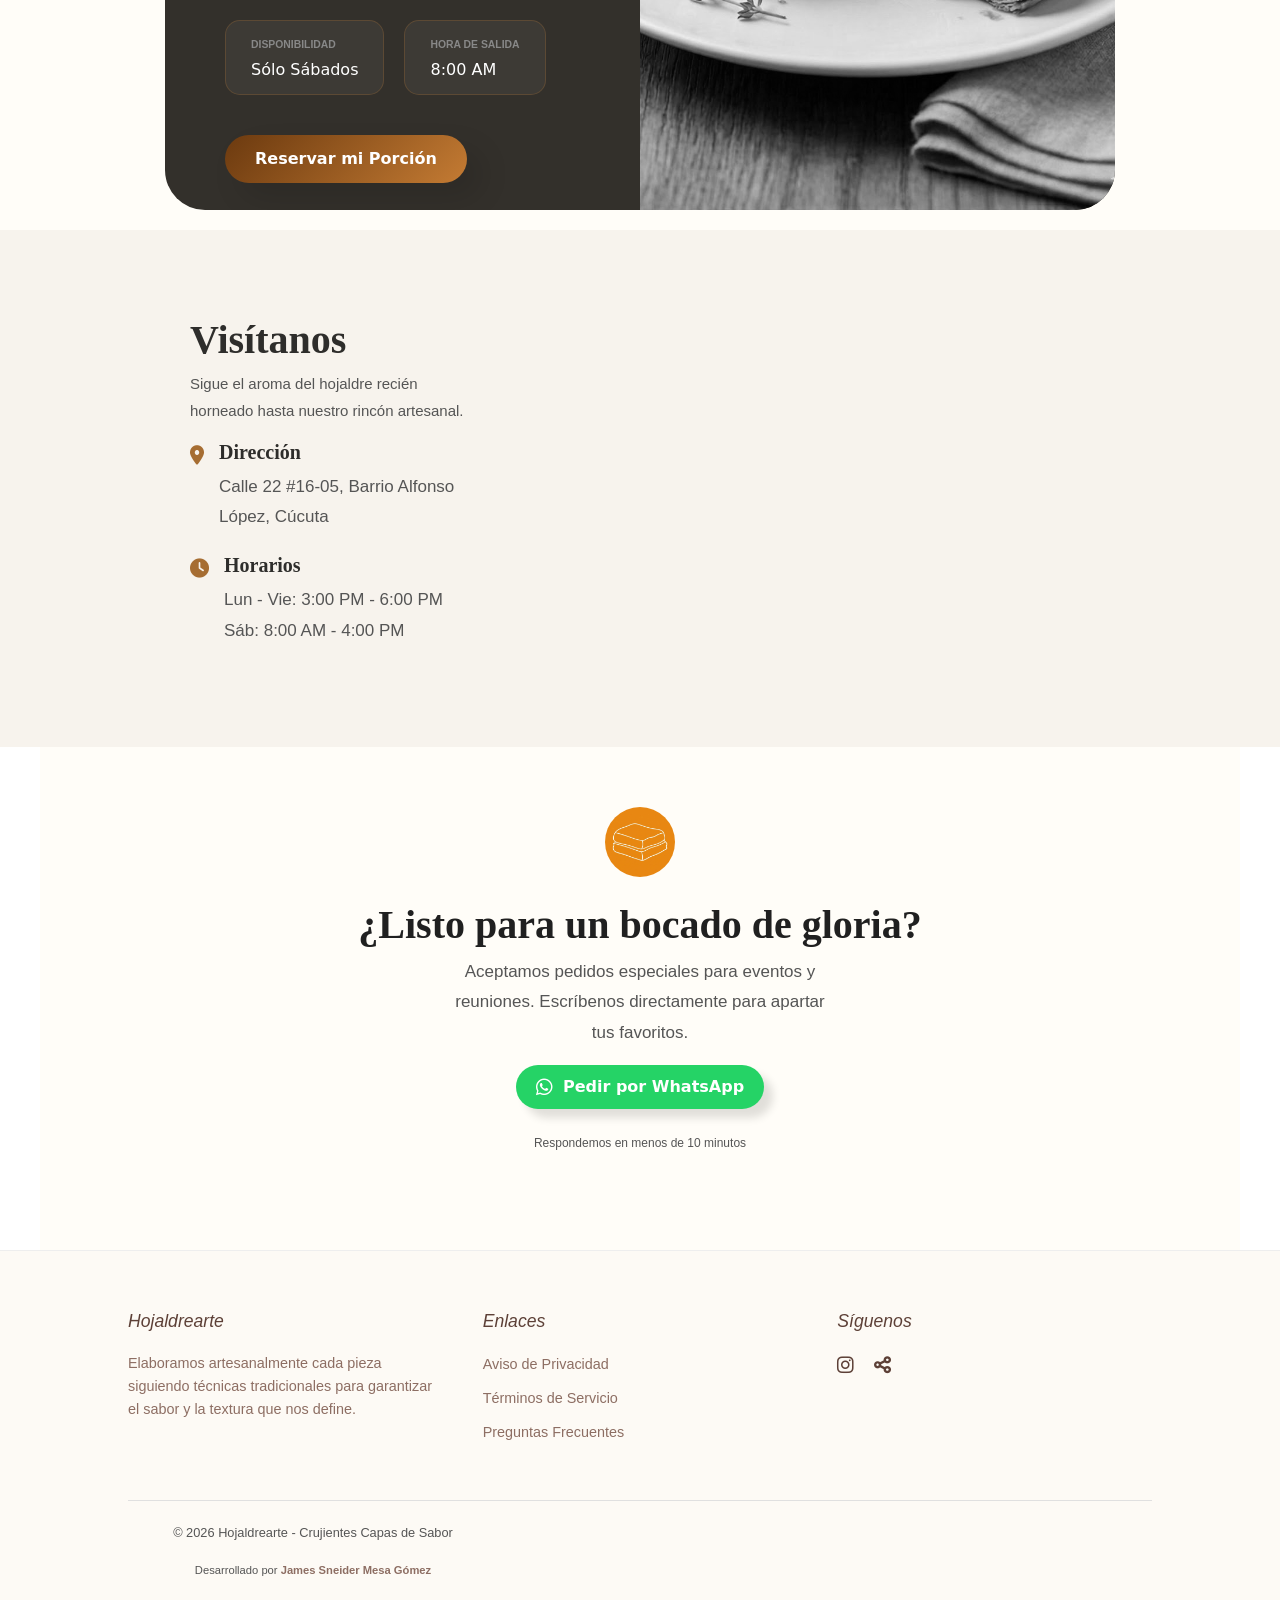
==== commit daf77d4e: "Add files via upload" ====
--- a/index.html
+++ b/index.html
@@ -1,255 +1,274 @@
 <!DOCTYPE html>
 <html lang="es">
-<head>
-    <meta charset="UTF-8">
-    <meta name="viewport" content="width=device-width, initial-scale=1.0">
-    <title>Hojaldrearte</title>
-    <link rel="icon" type="image/png" href="./img/Logo pestaña.jfif">
-    <link rel="stylesheet" href="./css/estilo.css">
-    <link href="https://cdn.jsdelivr.net/npm/bootstrap@5.3.8/dist/css/bootstrap.min.css" rel="stylesheet" integrity="sha384-sRIl4kxILFvY47J16cr9ZwB07vP4J8+LH7qKQnuqkuIAvNWLzeN8tE5YBujZqJLB" crossorigin="anonymous">
-    <link rel="stylesheet" href="https://cdnjs.cloudflare.com/ajax/libs/font-awesome/6.0.0/css/all.min.css">
-</head>
-<body>
-    <div class="estatico">
-        <nav class="menu-navegacion">
-            <h1 class="logo-texto">Hojaldrearte</h1>
-            <div class="enlaces">
-                <a class="boton-menu" href="#menu">Nuestros Pasteles</a>
-                <a class="boton-menu" href="#ubicacion">Ubicación</a>
-                <a class="boton-menu" href="#pedido">Contacto</a>
-                <a href="https://wa.me/573193674284?text=Hola!%20Quiero%20información"><button class="boton-pedido">Pedir Ahora</button></a>
-            </div>
-        </nav>
-    </div>
-    <section class="blanco" id="historia">
-        <div class="contenedor-primero">
-            <img src="./img/pastel.png" class="imagen1" alt="Hojaldre">
-            <div class="contenido-texto">
-                <span class="badge">Recién Horneados</span>
-                <h1 class="titulo-destacado">Hojaldre</h1>
-                <h1 class="titulo-semidestacado">arte</h1>
-                <p>Capa tras capa, el sabor cobra vida. Disfruta de la textura inigualable de nuestro hojaldre artesanal: irresistiblemente crujiente, increíblemente suave.</p>
-                <div class="contenedor-botones">
-                    <a href="#menu"><button class="boton-pedido">Nuestro Menú</button></a>
-                    <a href="javascript:void(0)" id="open-historia"><button class="boton-historia">Nuestra Historia</button></a>
-                </div>
-            </div>
-        </div>
-    </section>
-    <div class="gris" id="menu">
-        <div class="container"> 
-            <div class="row mb-4">
-                <div class="col-12 text-start">
-                    <h2 class="menu-semana fw-bold">Menú Entre Semana</h2>
-                    <p class="text-muted">Sabores Clásicos disponibles de Lunes a Viernes</p>
-                </div>
-            </div>
-
-            <div class="row g-4">
-                <div class="col-12 col-lg-6">
-                    <div class="card h-100 custom-card">
-                        <div class="row g-0 align-items-center">
-                            <div class="col-4">
-                                <img src="./img/jamon con queso.jpg" class="img-fluid" alt="Jamón con Queso">
-                            </div>
-                            <div class="col-8">
-                                <div class="card-body">
-                                    <p class="subtitulo">FAVORITO SALADO</p>
-                                    <h5 class="card-title fw-bold">Jamón con Queso</h5>
-                                    <p class="card-text small">Capas de mantequilla pura rellenas de jamón premium y queso criollo.</p>
-                                    <p class="precio mb-0">$3.000</p>
-                                </div>
-                            </div>
-                        </div>
-                    </div>
-                </div>
-
-                <div class="col-12 col-lg-6">
-                    <div class="card h-100 custom-card">
-                        <div class="row g-0 align-items-center">
-                            <div class="col-4">
-                                <img src="./img/bocadillo con queso.jfif" class="img-fluid" alt="Bocadillo con Queso">
-                            </div>
-                            <div class="col-8">
-                                <div class="card-body">
-                                    <p class="subtitulo">ESPECIAL DULCE</p>
-                                    <h5 class="card-title fw-bold">Bocadillo con Queso</h5>
-                                    <p class="card-text small">Prueba la gran combinación del bocadillo y queso entre deliciosas capas de hojaldre.</p>
-                                    <p class="precio mb-0">$3.000</p>
-                                </div>
-                            </div>
-                        </div>
-                    </div>
-                </div>
-            </div>
-        </div>
-    </div>
-    <section class="blanco2" id="especial">
-        <div class="contenedor-tercero">
-            <div class="contenido-texto-3">
-                <div class="header-tarjeta">
-                    <span class="linea-naranja"></span>
-                    <span class="semi-titulo">EXCLUSIVO DE FIN DE SEMANA</span>
+    <head>
+        <meta charset="UTF-8">
+        <meta name="viewport" content="width=device-width, initial-scale=1.0">
+        <title>Hojaldrearte</title>
+        <link rel="icon" type="image/png" href="./img/logo pestaña.png">
+        <link href="https://unpkg.com/aos@2.3.1/dist/aos.css" rel="stylesheet">
+        <link rel="stylesheet" href="./css/estilo.css">
+        <link href="https://cdn.jsdelivr.net/npm/bootstrap@5.3.8/dist/css/bootstrap.min.css" rel="stylesheet" integrity="sha384-sRIl4kxILFvY47J16cr9ZwB07vP4J8+LH7qKQnuqkuIAvNWLzeN8tE5YBujZqJLB" crossorigin="anonymous">
+        <link rel="stylesheet" href="https://cdnjs.cloudflare.com/ajax/libs/font-awesome/6.0.0/css/all.min.css">
+    </head>
+    <body>
+        <div class="estatico">
+            <nav class="menu-navegacion">
+                <h1 class="logo-texto">Hojaldrearte</h1>
+                <div class="enlaces">
+                    <a class="boton-menu" href="#menu">Nuestros Pasteles</a>
+                    <a class="boton-menu" href="#ubicacion">Ubicación</a>
+                    <a class="boton-menu" href="#pedido">Contacto</a>
+                    <a href="https://wa.me/573193674284?text=Hola!%20Quiero%20información"><button class="boton-pedido">Pedir Ahora</button></a>
+                </div>
+            </nav>
+        </div>
+        <section class="blanco" id="historia">
+            <div class="contenedor-primero">
+                <img src="./img/pastel.png" class="imagen1" alt="Hojaldre">
+                <div class="contenido-texto">
+                    <span class="badge">Recién Horneados</span>
+                    <h1 class="titulo-destacado">Hojaldre</h1>
+                    <h1 class="titulo-semidestacado">arte</h1>
+                    <p>Capa tras capa, el sabor cobra vida. Disfruta de la textura inigualable de nuestro hojaldre artesanal: irresistiblemente crujiente, increíblemente suave.</p>
+                    <div class="contenedor-botones">
+                        <a href="#menu"><button class="boton-pedido">Nuestro Menú</button></a>
+                        <a href="javascript:void(0)" id="open-historia"><button class="boton-historia">Nuestra Historia</button></a>
+                    </div>
+                </div>
+            </div>
+        </section>
+
+        <div class="gris" id="menu">
+            <div class="container"> 
+                <div class="row mb-4">
+                    <div class="col-12 text-start">
+                        <h2 class="menu-semana fw-bold">Menú Entre Semana</h2>
+                        <p class="text-muted">Sabores Clásicos disponibles de Lunes a Viernes</p>
+                    </div>
+                </div>
+
+                <!-- El row debe ser el padre directo de las columnas -->
+                <div class="row g-4">
+                    
+                    <!-- Opción A: data-aos directamente en la columna -->
+                    <div class="col-12 col-lg-6" data-aos="fade-down">
+                        <div class="card h-100 custom-card">  
+                            <div class="row g-0 align-items-center">
+                                <div class="col-4">
+                                    <img src="./img/jamon con queso.jpg" class="img-fluid" alt="Jamón con Queso">
+                                </div>
+                                <div class="col-8">
+                                    <div class="card-body">
+                                        <p class="subtitulo">FAVORITO SALADO</p>
+                                        <h5 class="card-title fw-bold">Jamón con Queso</h5>
+                                        <p class="card-text small">Capas de mantequilla pura rellenas de jamón premium y queso criollo.</p>
+                                        <p class="precio mb-0">$3.000</p>
+                                    </div>
+                                </div>
+                            </div>
+                        </div>
+                    </div>
+
+                    <!-- Segunda tarjeta -->
+                    <div class="col-12 col-lg-6" data-aos="fade-down" data-aos-delay="100">
+                        <div class="card h-100 custom-card">
+                            <div class="row g-0 align-items-center">
+                                <div class="col-4">
+                                    <img src="./img/bocadillo con queso.jfif" class="img-fluid" alt="Bocadillo con Queso">
+                                </div>
+                                <div class="col-8">
+                                    <div class="card-body">
+                                        <p class="subtitulo">ESPECIAL DULCE</p>
+                                        <h5 class="card-title fw-bold">Bocadillo con Queso</h5>
+                                        <p class="card-text small">Prueba la gran combinación del bocadillo y queso entre deliciosas capas de hojaldre.</p>
+                                        <p class="precio mb-0">$3.000</p>
+                                    </div>
+                                </div>
+                            </div>
+                        </div>
+                    </div>
+
+                </div> <!-- Fin del row -->
+            </div>
+        </div>
+
+        <section class="blanco2" id="especial">
+            <div data-aos="zoom-in">
+                <div class="contenedor-tercero">
+                    <div class="contenido-texto-3">
+                        <div class="header-tarjeta">
+                            <span class="linea-naranja"></span>
+                            <span class="semi-titulo">EXCLUSIVO DE FIN DE SEMANA</span>
+                        </div>
+                        
+                        <h1 class="titulo-tarjeta">Pastel de Pollo<br>Especial</h1>
+                        
+                        <p class="descripcion">
+                            "El crujido perfecto existe: capas de hojaldre artesanal que resguardan el secreto de nuestro pollo desmechado."
+                        </p>
+
+                        <p class="precio-2">$3.000</p>
+                        
+                        <div class="contenedor-horarios">
+                            <div class="caja-horario">
+                                <p class="etiqueta-horario">DISPONIBILIDAD</p>
+                                <h3 class="valor-horario">Sólo Sábados</h3>
+                            </div>
+                            <div class="caja-horario">
+                                <p class="etiqueta-horario">HORA DE SALIDA</p>
+                                <h3 class="valor-horario">8:00 AM</h3>
+                            </div>
+                        </div>
+                        
+                        <a href="https://wa.me/573193674284?text=Hola!%20Quiero%20reservar%20una%20orden%20de%20pasteles%20de%20pollo"><button class="boton-reserva">Reservar mi Porción</button></a>
+                    </div>
+
+                    <div class="contenedor-imagen-derecha">
+                        <img src="./img/pollo.jfif" alt="Pastel de Pollo Especial">
+                    </div>
+                </div>
+            </div>
+        </section>
+
+        <section class="gris-2" id="ubicacion">
+            <div class="contenedor-cuarto">
+                <div class="contenido-texto-4">
+                    <div class="header-ubicacion">
+                        <span class="titulo-ubicacion">Visítanos</span>
+                    </div> 
+                    <p class="descripcion-ubicacion">
+                        Sigue el aroma del hojaldre recién horneado hasta nuestro rincón artesanal.
+                    </p>
+                    
+                    <div class="contenedor-ubicacion">
+                        <div class="caja-ubicacion">
+                            <i class="fa-solid fa-location-dot"></i> <div>
+                                <h3 class="etiqueta-ubicacion">Dirección</h3>
+                                <p class="valor-ubicacion">Calle 22 #16-05, Barrio Alfonso López, Cúcuta</p>
+                            </div>
+                        </div>
+                        <div class="caja-ubicacion">
+                            <i class="fa-solid fa-clock"></i> <div>
+                                <h3 class="etiqueta-ubicacion">Horarios</h3>
+                                <p class="valor-ubicacion">Lun - Vie: 3:00 PM - 6:00 PM <br> Sáb: 8:00 AM - 4:00 PM</p>
+                            </div>
+                        </div>
+                    </div>
+                </div>
+
+                <div data-aos="fade-left">
+                    <div class="contenedor-mapa-derecha">
+                        <iframe src="https://www.google.com/maps/embed?pb=!1m18!1m12!1m3!1d3952.1865746086796!2d-72.51411379999999!3d7.8755374!2m3!1f0!2f0!3f0!3m2!1i1024!2i768!4f13.1!3m3!1m2!1s0x8e664592d495701b%3A0x3abf635c0f4cb09f!2sEstanco%20y%20Licorer%C3%ADa%20SNEYWI!5e0!3m2!1ses-419!2sco!4v1774974772424!5m2!1ses-419!2sco" class="mapa" style="border:0;" allowfullscreen="" loading="lazy" referrerpolicy="no-referrer-when-downgrade"></iframe>
+                    </div>
                 </div>
                 
-                <h1 class="titulo-tarjeta">Pastel de Pollo<br>Especial</h1>
-                
-                <p class="descripcion">
-                    "El crujido perfecto existe: capas de hojaldre artesanal que resguardan el secreto de nuestro pollo desmechado."
+            </div>
+        </section>
+
+        <div class="blanco-3" id="pedido">
+            <div class="contenedor-quinto">
+                <img src="./img/logo pestaña.png" alt="" class="mini-logo">
+                <br>
+                <h1 class="titulo-contacto">¿Listo para un bocado de gloria?</h1>
+                <p class="descripcion-contacto">Aceptamos pedidos especiales para eventos y reuniones. Escríbenos directamente para apartar tus favoritos.</p>
+                <div data-aos="zoom-in-down">
+                                    <a href="https://wa.me/573193674284?text=Hola!%20Quiero%20información"><button class="boton-contacto"><i class="fab fa-whatsapp"></i> Pedir por WhatsApp</button></a>
+                </div>
+                <br>
+                <p class="mini-texto">Respondemos en menos de 10 minutos</p>
+            </div>
+        </div>
+
+        <footer class="footer-container">
+            <div class="footer-content">
+                <!-- Columna 1: Logo y Descripción -->
+                <div class="footer-column">
+                    <h3>Hojaldrearte</h3>
+                    <p>Elaboramos artesanalmente cada pieza siguiendo técnicas tradicionales para garantizar el sabor y la textura que nos define.</p>
+                </div>
+
+                <!-- Columna 2: Enlaces Rápidos -->
+                <div class="footer-column">
+                    <h3>Enlaces</h3>
+                    <ul>
+                        <li><a href="./html/privacidad.html">Aviso de Privacidad</a></li>
+                        <li><a href="./html/terminos.html">Términos de Servicio</a></li>
+                        <li><a href="./html/preguntas.html">Preguntas Frecuentes</a></li>
+                    </ul>
+                </div>
+
+                <!-- Columna 3: Redes Sociales -->
+                <div class="footer-column">
+                    <h3>Síguenos</h3>
+                    <div class="iconos-sociales">
+                        <!-- Usando iconos de Font Awesome (debes tener la librería cargada) -->
+                        <a href="https://www.instagram.com/hojaldrearte/"><i class="fab fa-instagram"></i></a>
+                        <a href="javascript:void(0)" id="share-button"><i class="fas fa-share-alt"></i></a>
+                    </div>
+                </div>
+            </div>
+
+            <!-- Línea de Copyright -->
+            <div class="footer-bottom">
+                <p>&copy; 2026 Hojaldrearte - Crujientes Capas de Sabor</p>
+                <p style="font-size: 0.7rem; margin-top: 5px;">
+                    Desarrollado por <a href="https://james2180.github.io/Mi-perfil-como-Programador/" style="color: #8d6e63; text-decoration: none; font-weight: bold;">James Sneider Mesa Gómez</a>
                 </p>
-
-                <p class="precio-2">$3.000</p>
-                
-                <div class="contenedor-horarios">
-                    <div class="caja-horario">
-                        <p class="etiqueta-horario">DISPONIBILIDAD</p>
-                        <h3 class="valor-horario">Sólo Sábados</h3>
-                    </div>
-                    <div class="caja-horario">
-                        <p class="etiqueta-horario">HORA DE SALIDA</p>
-                        <h3 class="valor-horario">8:00 AM</h3>
-                    </div>
-                </div>
-                
-                <a href="https://wa.me/573193674284?text=Hola!%20Quiero%20reservar%20una%20orden%20de%20pasteles%20de%20pollo"><button class="boton-reserva">Reservar mi Porción</button></a>
-            </div>
-
-            <div class="contenedor-imagen-derecha">
-                <img src="./img/pollo.jfif" alt="Pastel de Pollo Especial">
-            </div>
-        </div>
-    </section>
-
-    <section class="gris-2" id="ubicacion">
-        <div class="contenedor-cuarto">
-            <div class="contenido-texto-4">
-                <div class="header-ubicacion">
-                    <span class="titulo-ubicacion">Visítanos</span>
-                </div> 
-                <p class="descripcion-ubicacion">
-                    Sigue el aroma del hojaldre recién horneado hasta nuestro rincón artesanal.
-                </p>
-                
-                <div class="contenedor-ubicacion">
-                    <div class="caja-ubicacion">
-                        <i class="fa-solid fa-location-dot"></i> <div>
-                            <h3 class="etiqueta-ubicacion">Dirección</h3>
-                            <p class="valor-ubicacion">Calle 22 #16-05, Barrio Alfonso López, Cúcuta</p>
-                        </div>
-                    </div>
-                    <div class="caja-ubicacion">
-                        <i class="fa-solid fa-clock"></i> <div>
-                            <h3 class="etiqueta-ubicacion">Horarios</h3>
-                            <p class="valor-ubicacion">Lun - Vie: 3:00 PM - 6:00 PM <br> Sáb: 8:00 AM - 4:00 PM</p>
-                        </div>
-                    </div>
-                </div>
-            </div>
-
-            <div class="contenedor-mapa-derecha">
-                <iframe src="https://www.google.com/maps/embed?pb=!1m18!1m12!1m3!1d3952.1865746086796!2d-72.51411379999999!3d7.8755374!2m3!1f0!2f0!3f0!3m2!1i1024!2i768!4f13.1!3m3!1m2!1s0x8e664592d495701b%3A0x3abf635c0f4cb09f!2sEstanco%20y%20Licorer%C3%ADa%20SNEYWI!5e0!3m2!1ses-419!2sco!4v1774974772424!5m2!1ses-419!2sco" class="mapa" style="border:0;" allowfullscreen="" loading="lazy" referrerpolicy="no-referrer-when-downgrade"></iframe>
-            </div>
-        </div>
-    </section>
-
-    <div class="blanco-3" id="pedido">
-        <div class="contenedor-quinto">
-            <img src="./img/logo pestaña.png" alt="" class="mini-logo">
-            <br>
-            <h1 class="titulo-contacto">¿Listo para un bocado de gloria?</h1>
-            <p class="descripcion-contacto">Aceptamos pedidos especiales para eventos y reuniones. Escríbenos directamente para apartar tus favoritos.</p>
-            <a href="https://wa.me/573193674284?text=Hola!%20Quiero%20información"><button class="boton-contacto"><i class="fab fa-whatsapp"></i> Pedir por WhatsApp</button></a>
-            <br>
-            <p class="mini-texto">Respondemos en menos de 10 minutos</p>
-        </div>
-    </div>
-
-    <footer class="footer-container">
-        <div class="footer-content">
-            <!-- Columna 1: Logo y Descripción -->
-            <div class="footer-column">
-                <h3>Hojaldrearte</h3>
-                <p>Elaboramos artesanalmente cada pieza siguiendo técnicas tradicionales para garantizar el sabor y la textura que nos define.</p>
-            </div>
-
-            <!-- Columna 2: Enlaces Rápidos -->
-            <div class="footer-column">
-                <h3>Enlaces</h3>
-                <ul>
-                    <li><a href="./html/privacidad.html">Aviso de Privacidad</a></li>
-                    <li><a href="./html/terminos.html">Términos de Servicio</a></li>
-                    <li><a href="./html/preguntas.html">Preguntas Frecuentes</a></li>
-                </ul>
-            </div>
-
-            <!-- Columna 3: Redes Sociales -->
-            <div class="footer-column">
-                <h3>Síguenos</h3>
-                <div class="iconos-sociales">
-                    <!-- Usando iconos de Font Awesome (debes tener la librería cargada) -->
-                    <a href="https://www.instagram.com/hojaldrearte/"><i class="fab fa-instagram"></i></a>
-                    <a href="javascript:void(0)" id="share-button"><i class="fas fa-share-alt"></i></a>
-                </div>
-            </div>
-        </div>
-
-        <!-- Línea de Copyright -->
-        <div class="footer-bottom">
-            <p>&copy; 2026 Hojaldrearte - Crujientes Capas de Sabor</p>
-            <p style="font-size: 0.7rem; margin-top: 5px;">
-                Desarrollado por <a href="TU_LINK_AQUÍ" style="color: #8d6e63; text-decoration: none; font-weight: bold;">James Sneider Mesa Gómez</a>
-            </p>
-        </div>
-    </footer>
-
-    <div id="modal-historia" class="modal">
-        <div class="modal-content">
+            </div>
+        </footer>
+
+        <div id="modal-historia" class="modal">
             <div class="modal-content">
-                <header class="modal-header">
-                    <h2 class="titulo-principal">Nuestra Historia</h2>
-                    <p class="tagline">Del corazón de nuestro hogar a su mesa</p>
-                    <span class="close-btn">&times;</span>
-                </header>
-
-                <div class="modal-body">
-                    <div class="image-container">
-                        <img src="./img/historia.jpeg" alt="Nuestra familia horneando" class="modal-img">
-                    </div>
-
-                    <div class="contenido-texto">
-                        <section>
-                            <h3><span class="icon">✨</span> La búsqueda del "toque mágico"</h3>
-                            <p>Todo comenzó con un sueño familiar: crear algo que no solo alimentara, sino que alegrara el día de nuestros vecinos. Queríamos crear un momento especial para grandes y pequeños.</p>
-                        </section>
-
-                        <section>
-                            <h3><span class="icon">🥐</span> El secreto está en el hojaldre</h3>
-                            <p>Cambiamos la harina de maíz por el rodillo y la masa de hojaldre. En nuestra cocina, entre el aroma del horno y risas, nació nuestro primer pastel: un bocado crujiente y dorado que nos mostró el camino.</p>
-                        </section>
-
-                        <div class="highlight-box">
-                            <h4>Nuestra Promesa</h4>
-                            <p>Cada pastel está hecho con paciencia, capas de dedicación y los mejores ingredientes. No somos solo una pastelería; somos una familia compartiendo su alegría.</p>
-                        </div>
-                    </div>
-                </div>
-
-                <footer class="modal-footer">
-                    <p class="cta-text">"¡Ven y cuéntanos cuál debería ser nuestro próximo sabor!"</p>
-                    <a href="https://wa.me/573193674284?text=Hola!%20Quiero%20información"><button class="btn-primary">¡Quiero probarlos!</button></a>
-                </footer>
-            </div>
-        </div>
-    </div>
-
-    <!-- 
-    Sitio Web: Hojaldrearte
-    Autor: James Sneider Mesa Gómez
-    Fecha: 2026
-    Contacto: Jamessneidermesagomez@gmail.com
-    -->
-
-<script src="./js/modal-historia.js"></script>
-<script src="https://cdn.jsdelivr.net/npm/bootstrap@5.3.8/dist/js/bootstrap.bundle.min.js" integrity="sha384-FKyoEForCGlyvwx9Hj09JcYn3nv7wiPVlz7YYwJrWVcXK/BmnVDxM+D2scQbITxI" crossorigin="anonymous"></script>
-</body>
+                <div class="modal-content">
+                    <header class="modal-header">
+                        <h2 class="titulo-principal">Nuestra Historia</h2>
+                        <p class="tagline">Del corazón de nuestro hogar a su mesa</p>
+                        <span class="close-btn">&times;</span>
+                    </header>
+
+                    <div class="modal-body">
+                        <div class="image-container">
+                            <img src="./img/historia.jpeg" alt="Nuestra familia horneando" class="modal-img">
+                        </div>
+
+                        <div class="contenido-texto">
+                            <section>
+                                <h3><span class="icon">✨</span> La búsqueda del "toque mágico"</h3>
+                                <p>Todo comenzó con un sueño familiar: crear algo que no solo alimentara, sino que alegrara el día de nuestros vecinos. Queríamos crear un momento especial para grandes y pequeños.</p>
+                            </section>
+
+                            <section>
+                                <h3><span class="icon">🥐</span> El secreto está en el hojaldre</h3>
+                                <p>Cambiamos la harina de maíz por el rodillo y la masa de hojaldre. En nuestra cocina, entre el aroma del horno y risas, nació nuestro primer pastel: un bocado crujiente y dorado que nos mostró el camino.</p>
+                            </section>
+
+                            <div class="highlight-box">
+                                <h4>Nuestra Promesa</h4>
+                                <p>Cada pastel está hecho con paciencia, capas de dedicación y los mejores ingredientes. No somos solo una pastelería; somos una familia compartiendo su alegría.</p>
+                            </div>
+                        </div>
+                    </div>
+
+                    <footer class="modal-footer">
+                        <p class="cta-text">"¡Ven y cuéntanos cuál debería ser nuestro próximo sabor!"</p>
+                        <a href="https://wa.me/573193674284?text=Hola!%20Quiero%20información"><button class="btn-primary">¡Quiero probarlos!</button></a>
+                    </footer>
+                </div>
+            </div>
+        </div>
+
+        <!-- 
+        Sitio Web: Hojaldrearte
+        Autor: James Sneider Mesa Gómez
+        Fecha: 2026
+        Contacto: Jamessneidermesagomez@gmail.com
+        -->
+
+        <script src="./js/modal-historia.js"></script>
+        <script src="https://cdn.jsdelivr.net/npm/bootstrap@5.3.8/dist/js/bootstrap.bundle.min.js" integrity="sha384-FKyoEForCGlyvwx9Hj09JcYn3nv7wiPVlz7YYwJrWVcXK/BmnVDxM+D2scQbITxI" crossorigin="anonymous"></script>
+        <script src="https://unpkg.com/aos@2.3.1/dist/aos.js"></script>
+        <script>
+        AOS.init();
+        </script>
+    </body>
 </html>
